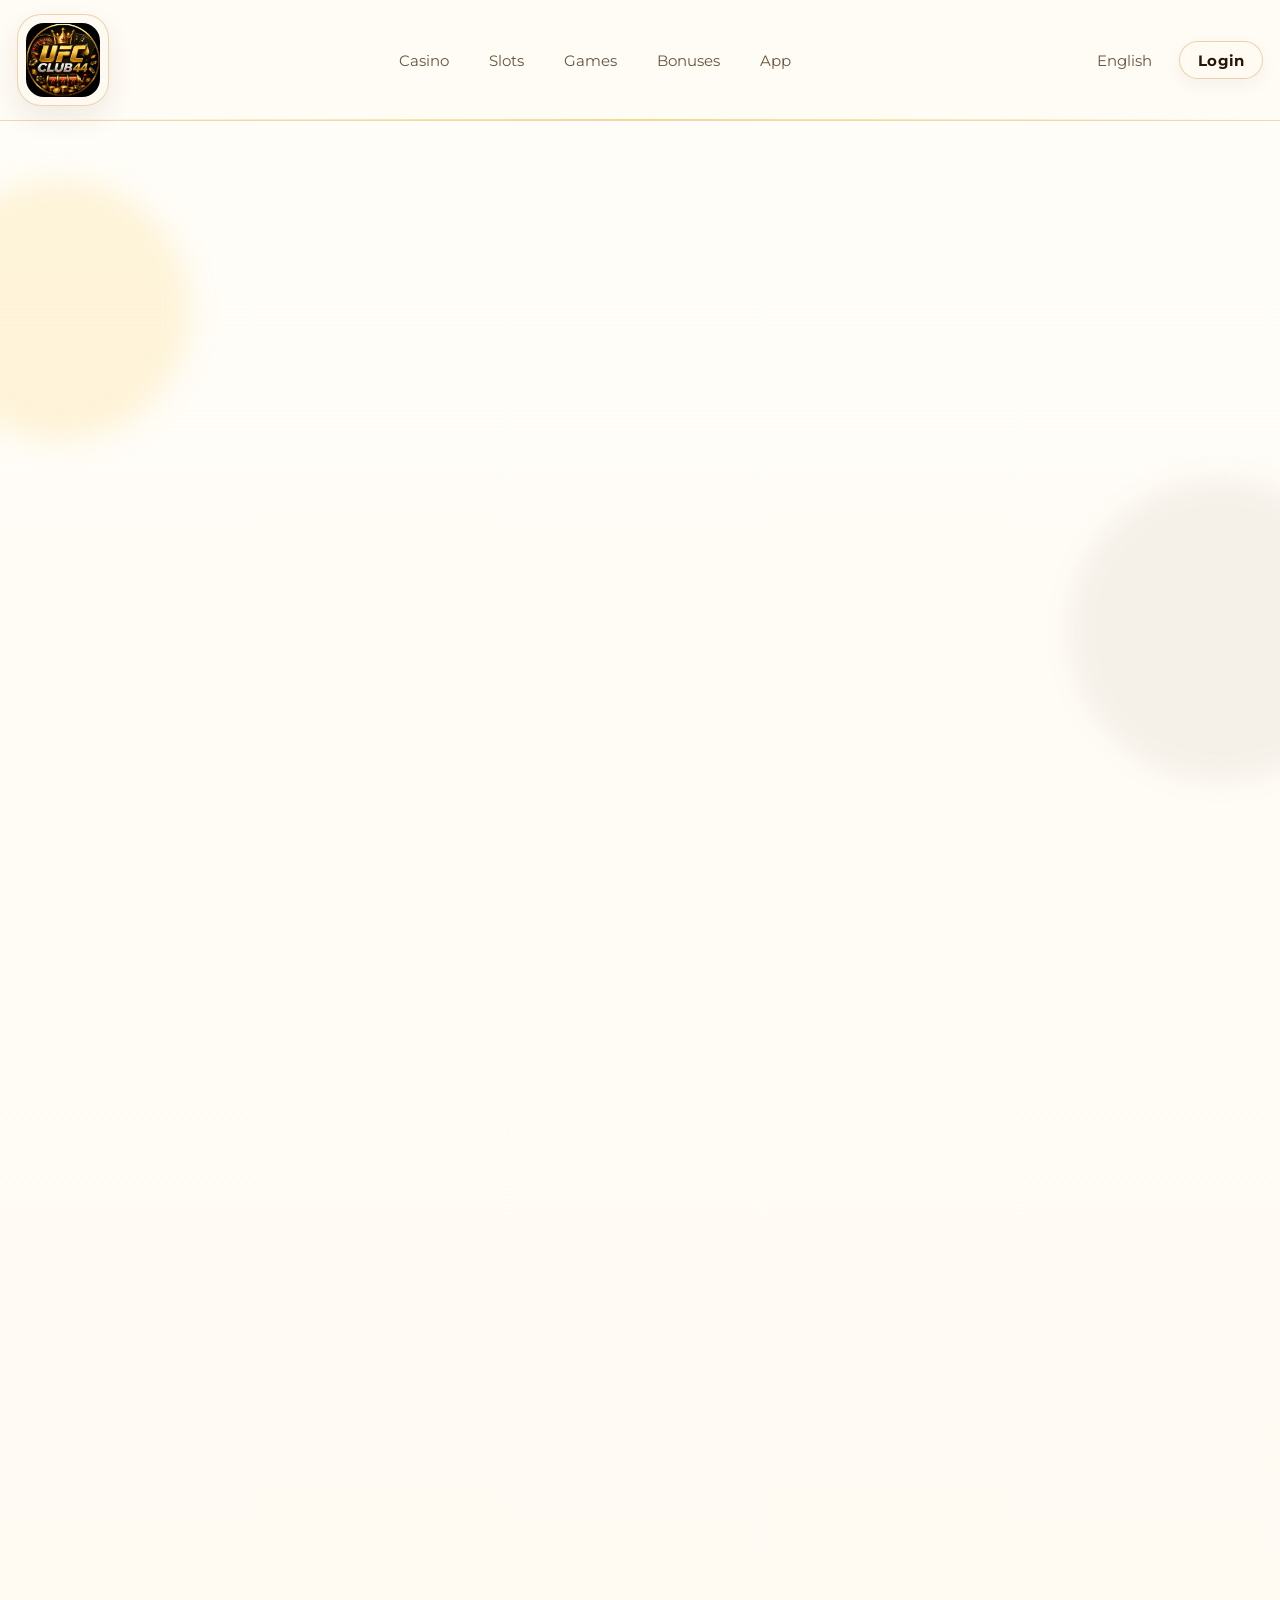
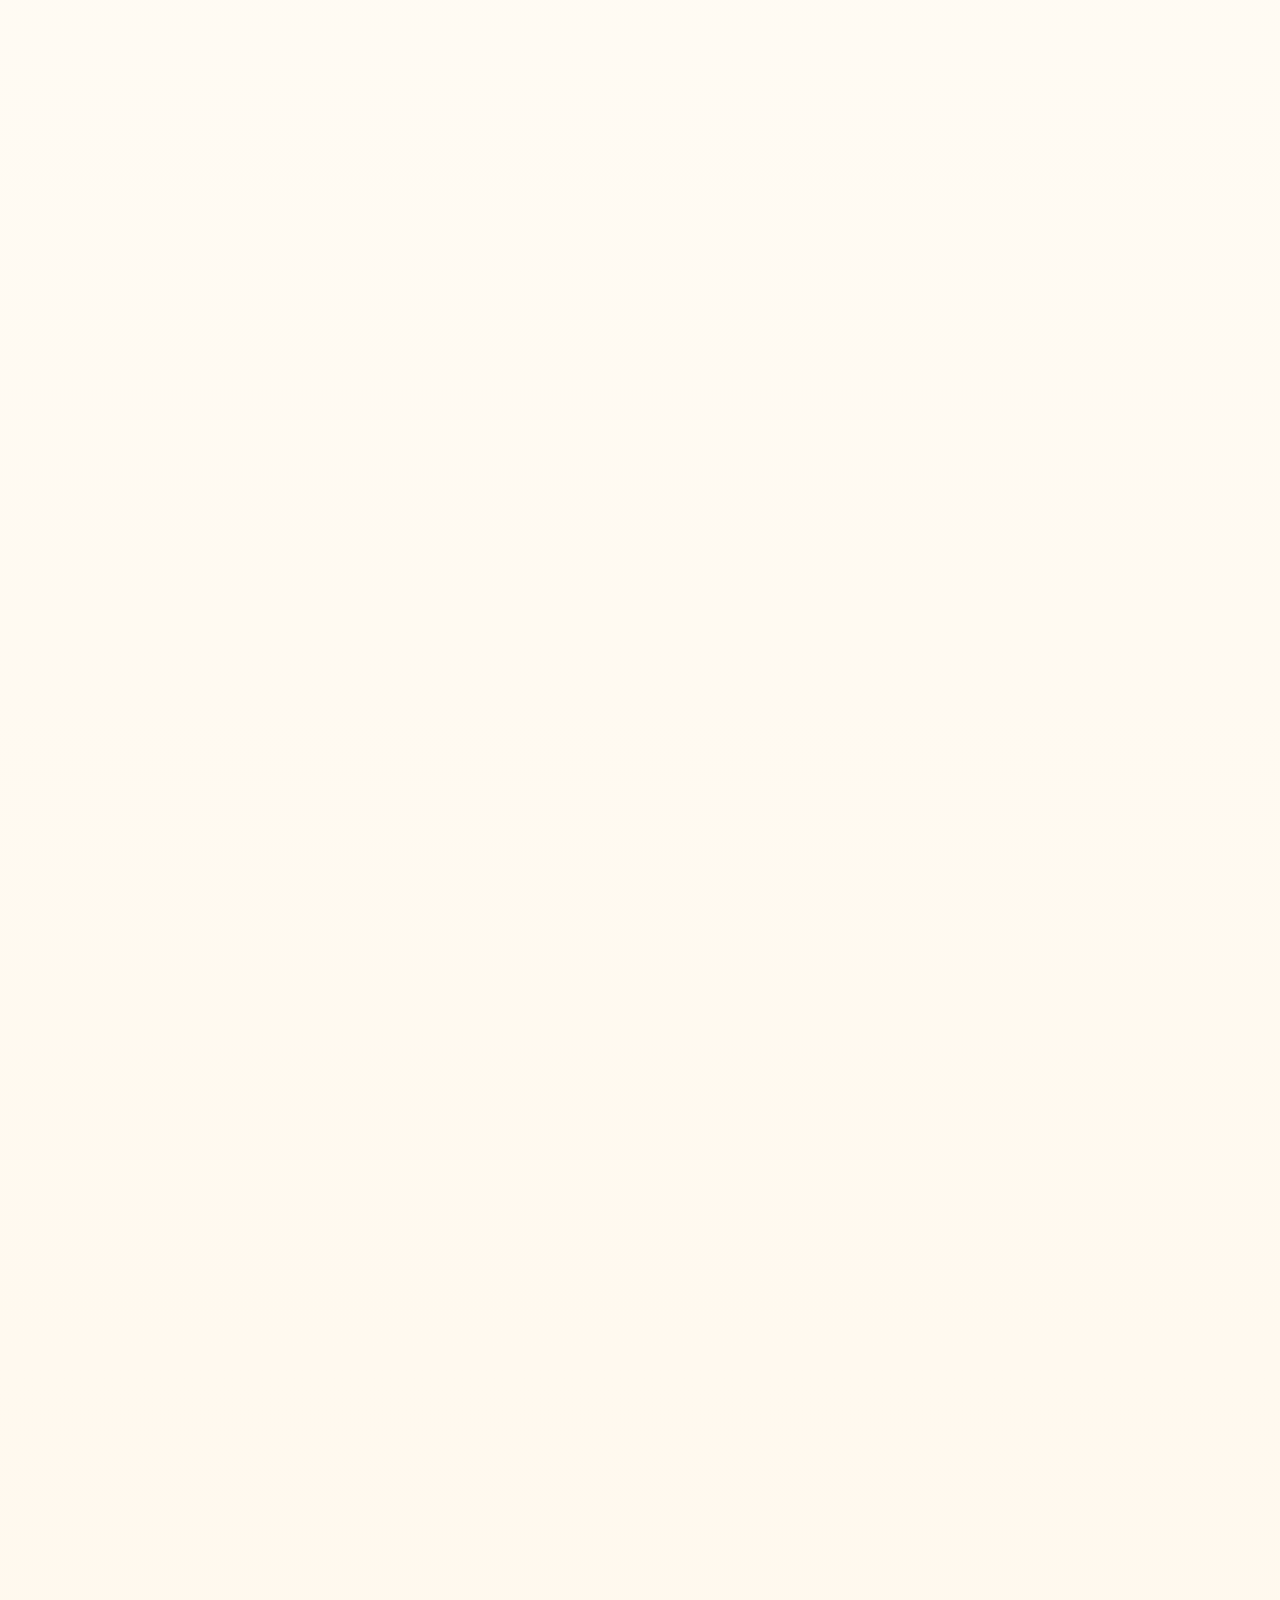
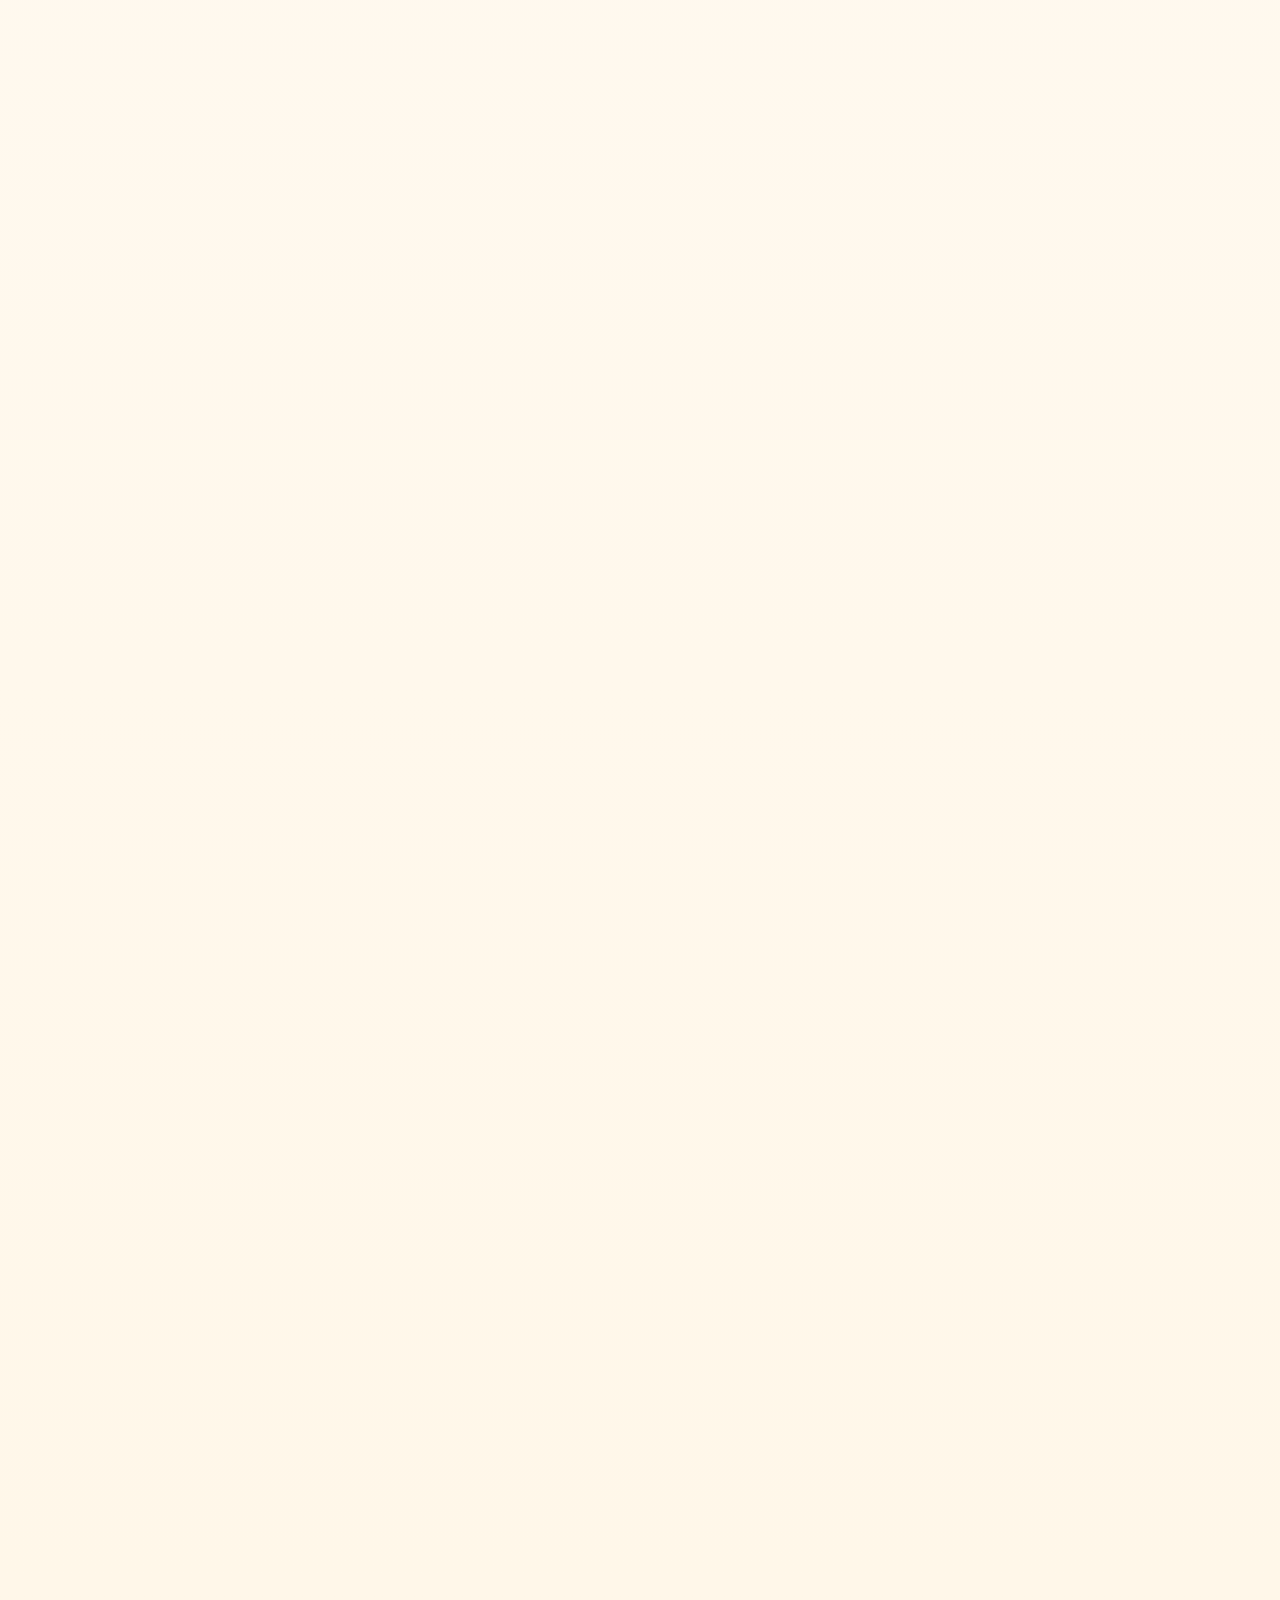
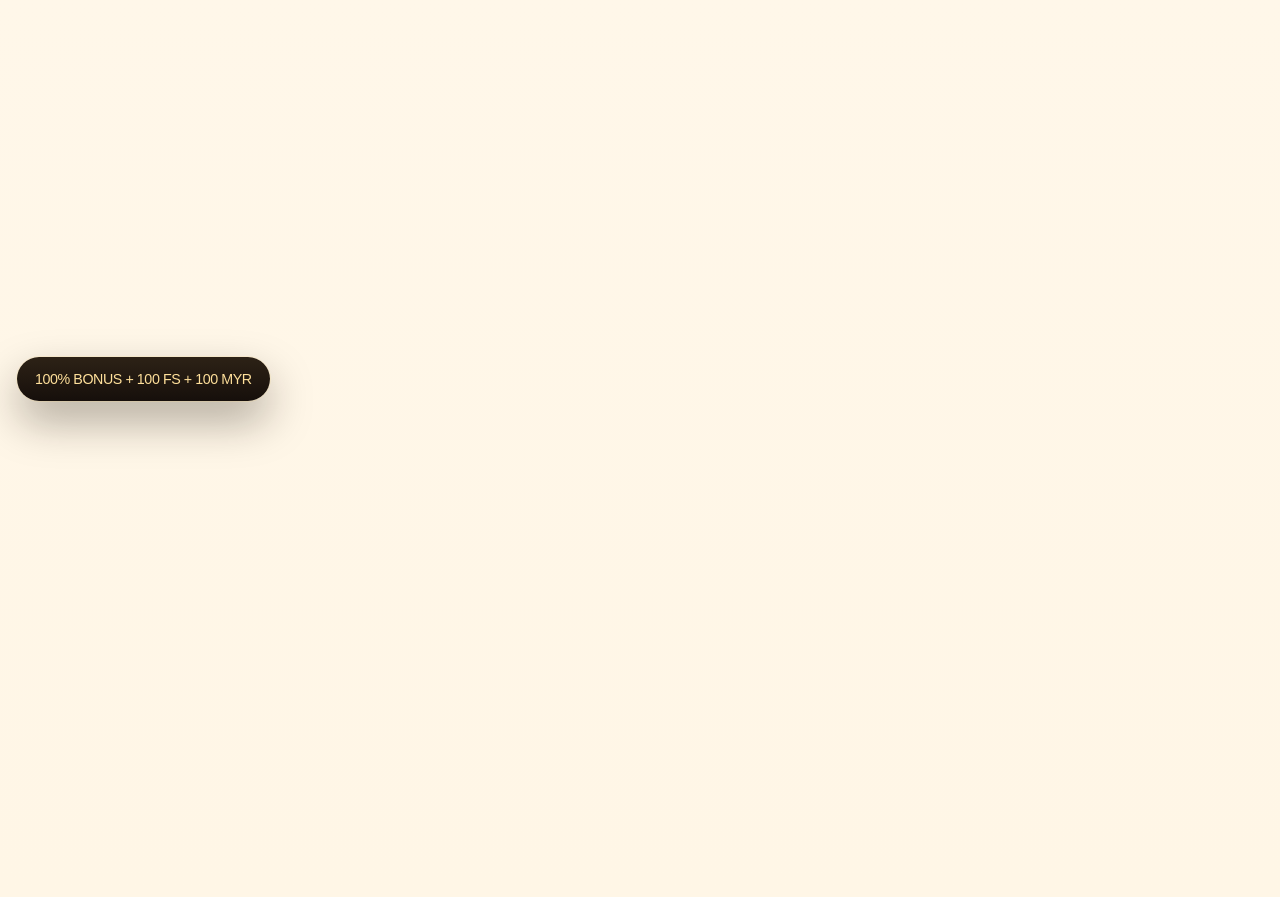
==== index.html @ 251eb743 "Add files via upload" ====
<!DOCTYPE html>
<html lang="en">
  <head>
    <meta charset="UTF-8">
    <meta http-equiv="refresh" content="0; url=/en-MY/">
    <link rel="canonical" href="https://example.com/en-MY/">
    <title>ufcclub44</title>
  </head>
  <body>
    <p>Redirecting to <a href="/en-MY/">/en-MY/</a></p>
  </body>
</html>
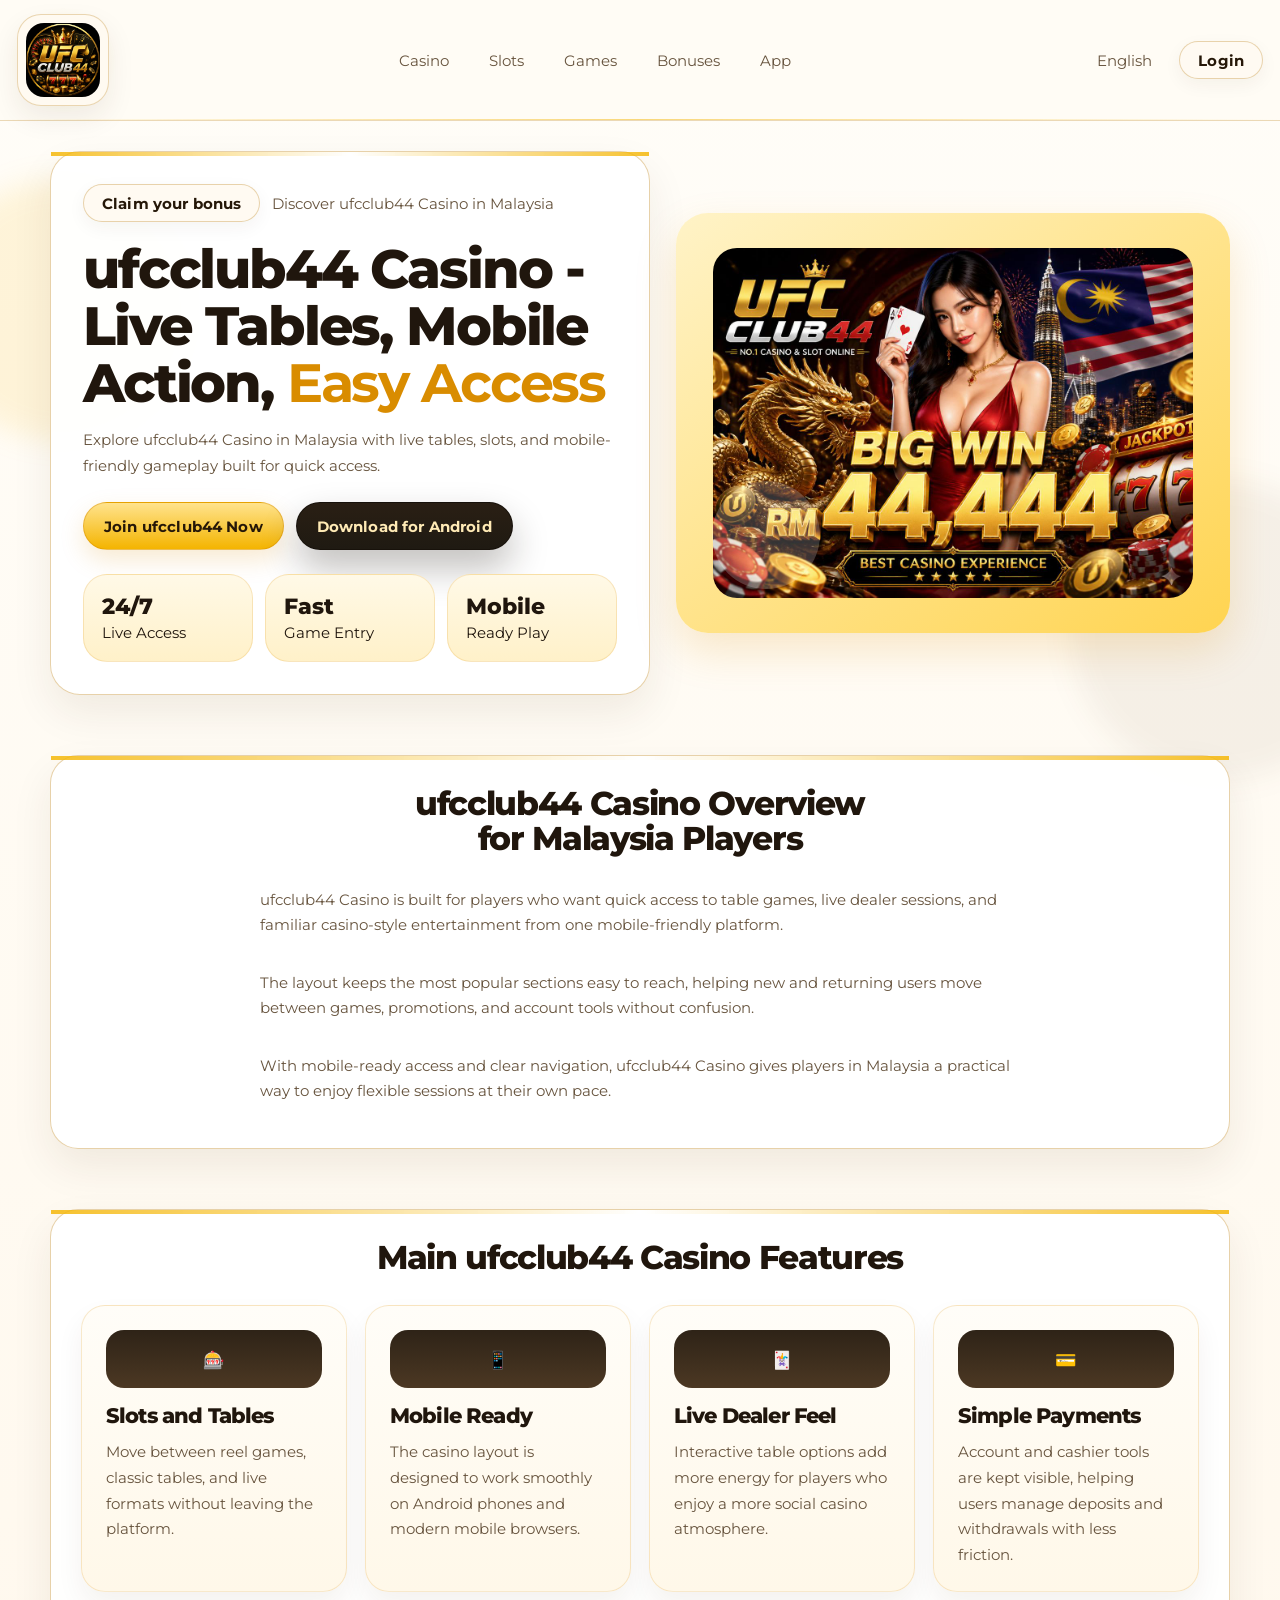
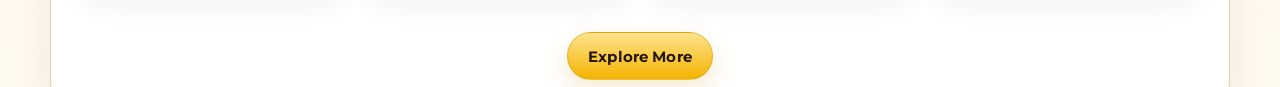
==== commit cd3b78c4: "1" ====
--- a/index.html
+++ b/index.html
@@ -3,7 +3,7 @@
   <head>
     <meta charset="UTF-8">
     <meta http-equiv="refresh" content="0; url=/en-MY/">
-    <link rel="canonical" href="https://example.com/en-MY/">
+    <link rel="canonical" href="https://rybakovnikolay2000-png.github.io/test/en-MY/">
     <title>ufcclub44</title>
   </head>
   <body>
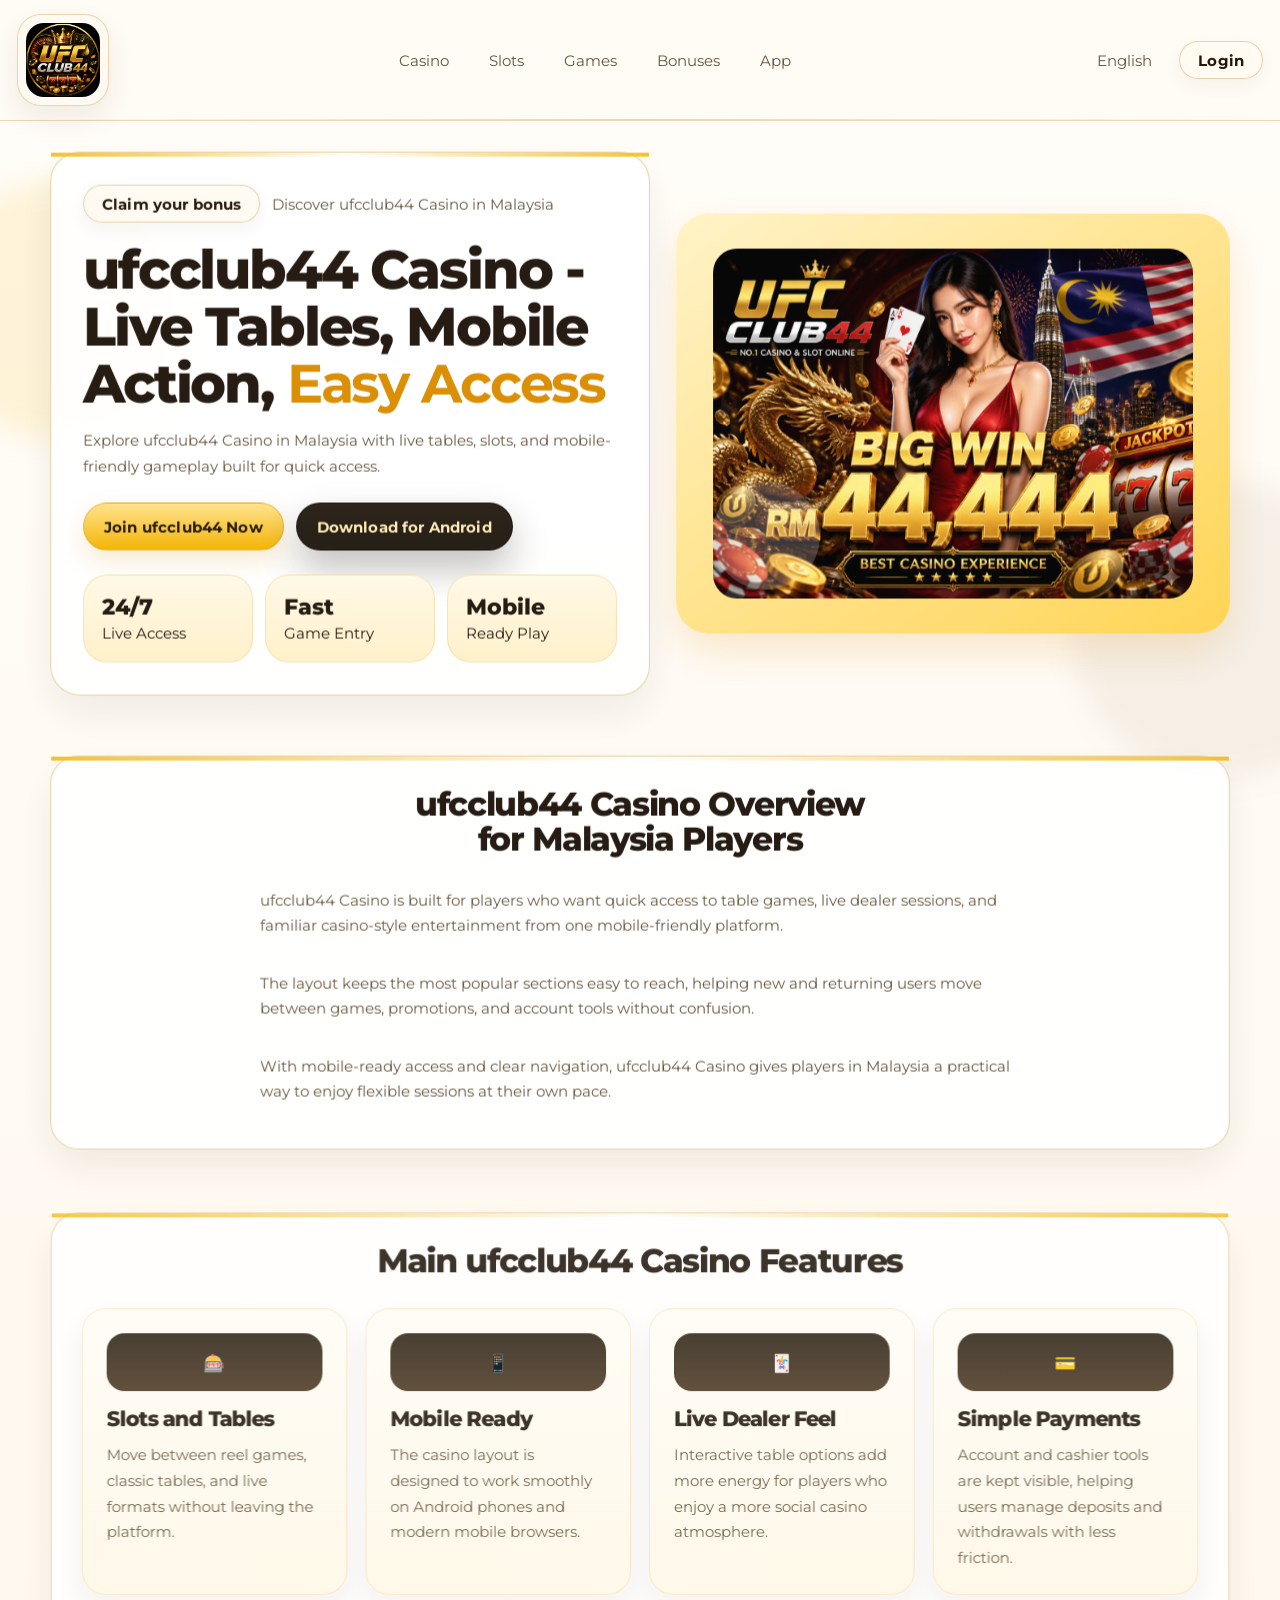
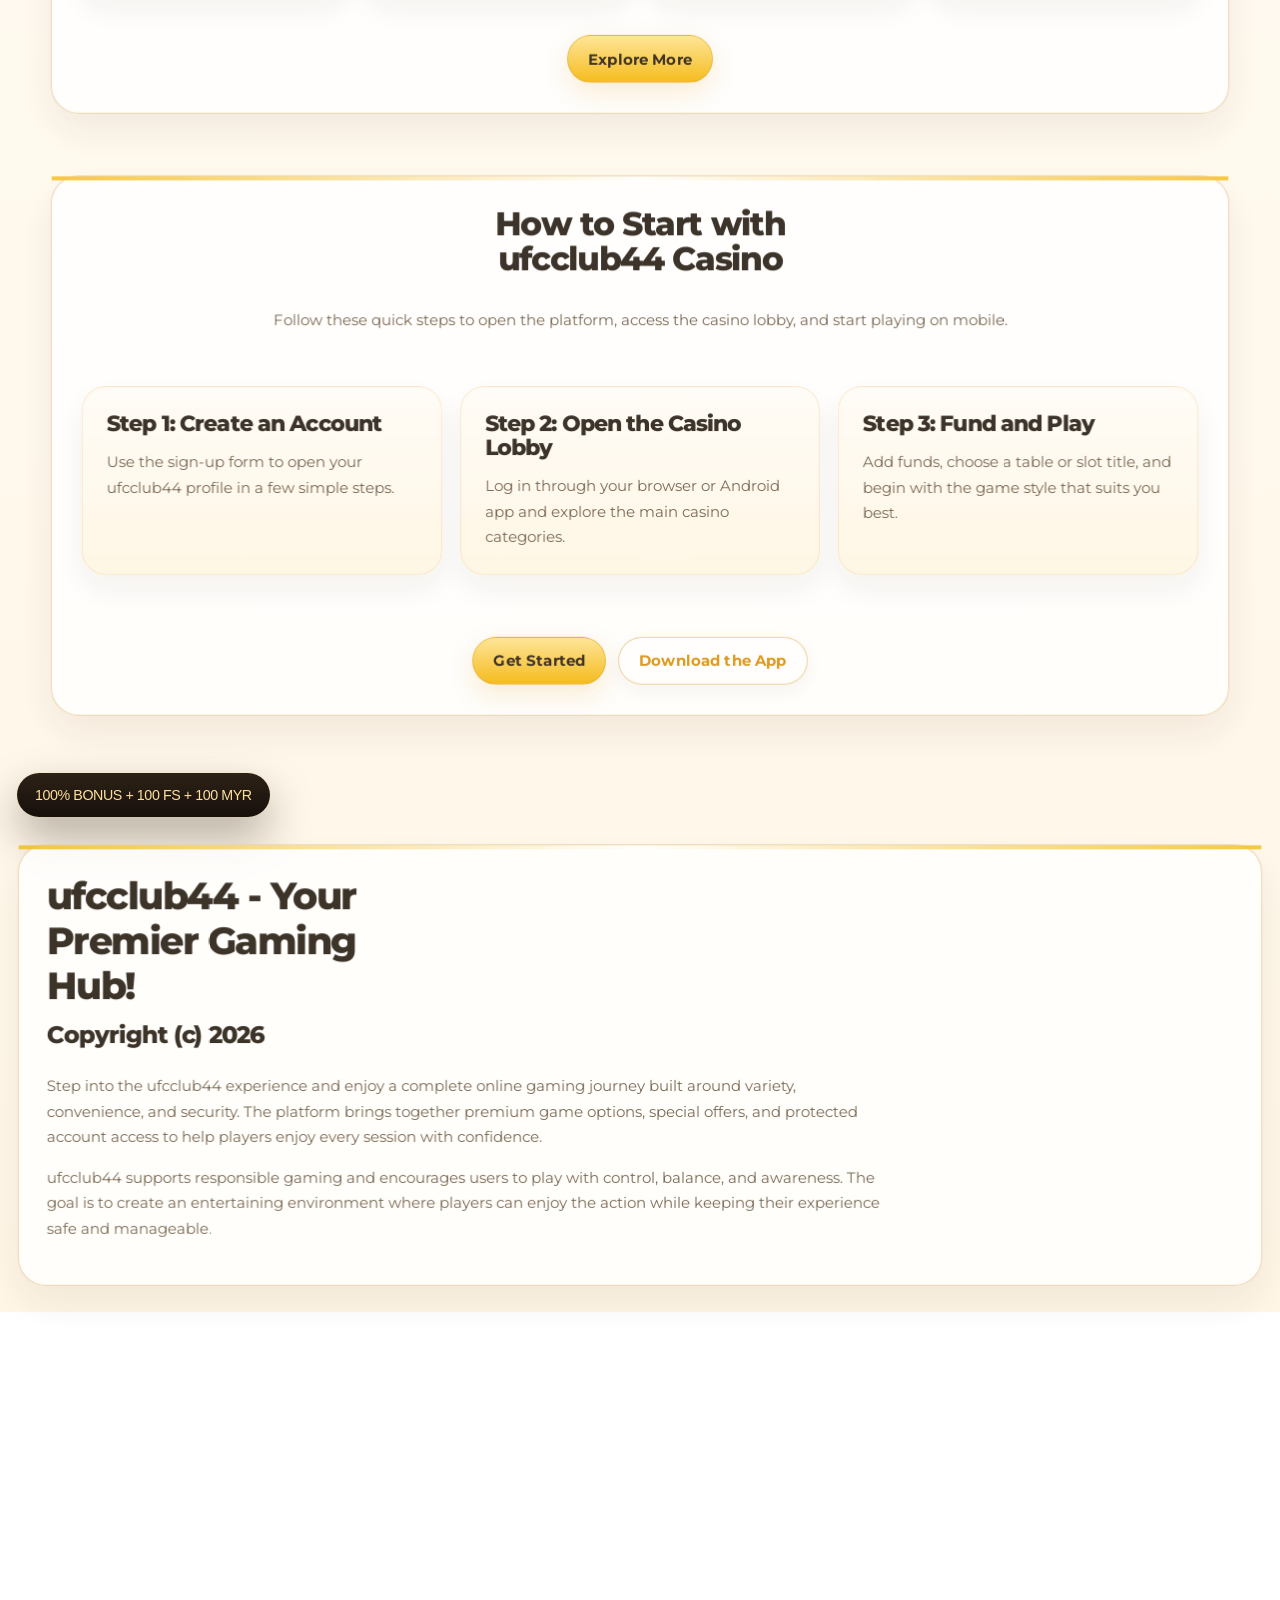
==== commit 15e81292: "Update index.html" ====
--- a/index.html
+++ b/index.html
@@ -3,10 +3,10 @@
   <head>
     <meta charset="UTF-8">
     <meta http-equiv="refresh" content="0; url=/en-MY/">
-    <link rel="canonical" href="https://rybakovnikolay2000-png.github.io/test/en-MY/">
+    <link rel="canonical" href="https://rybakovnikolay2000-png.github.io/test/">
     <title>ufcclub44</title>
   </head>
   <body>
     <p>Redirecting to <a href="/en-MY/">/en-MY/</a></p>
   </body>
-</html>+</html>
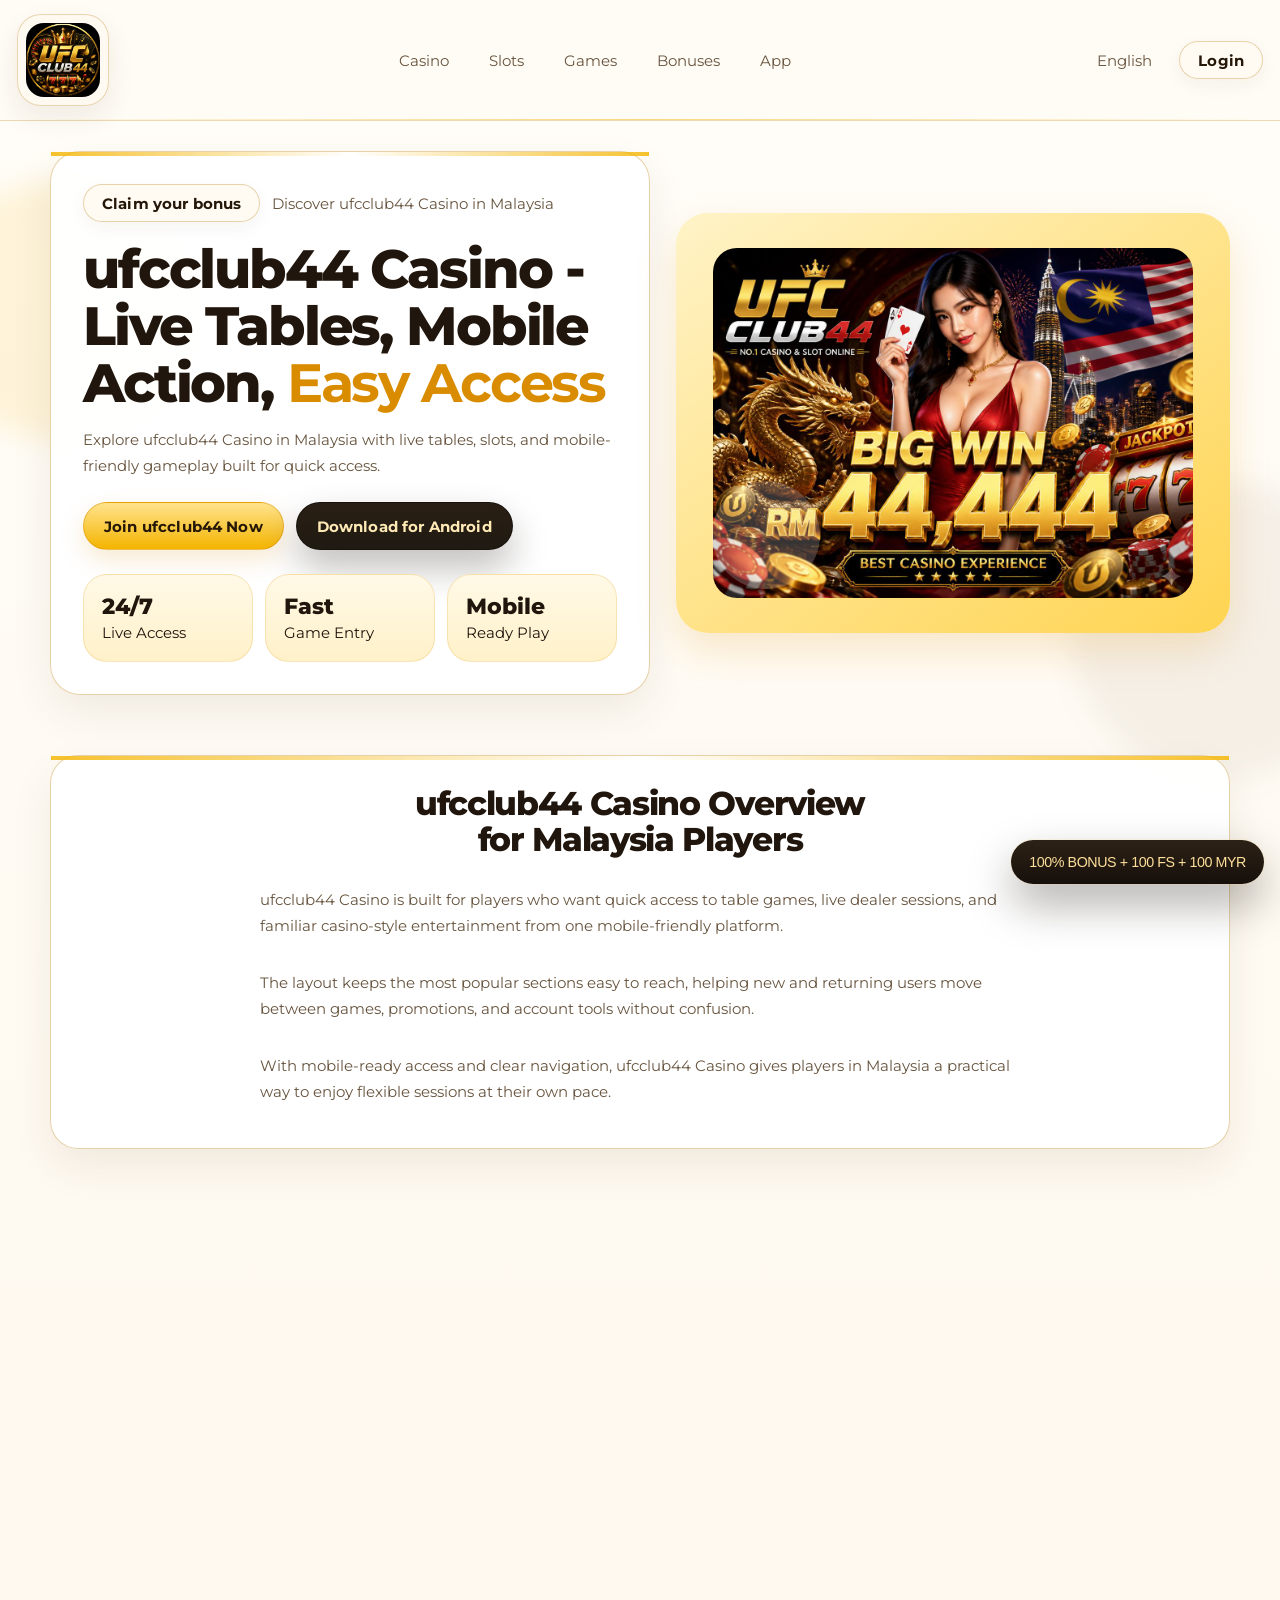
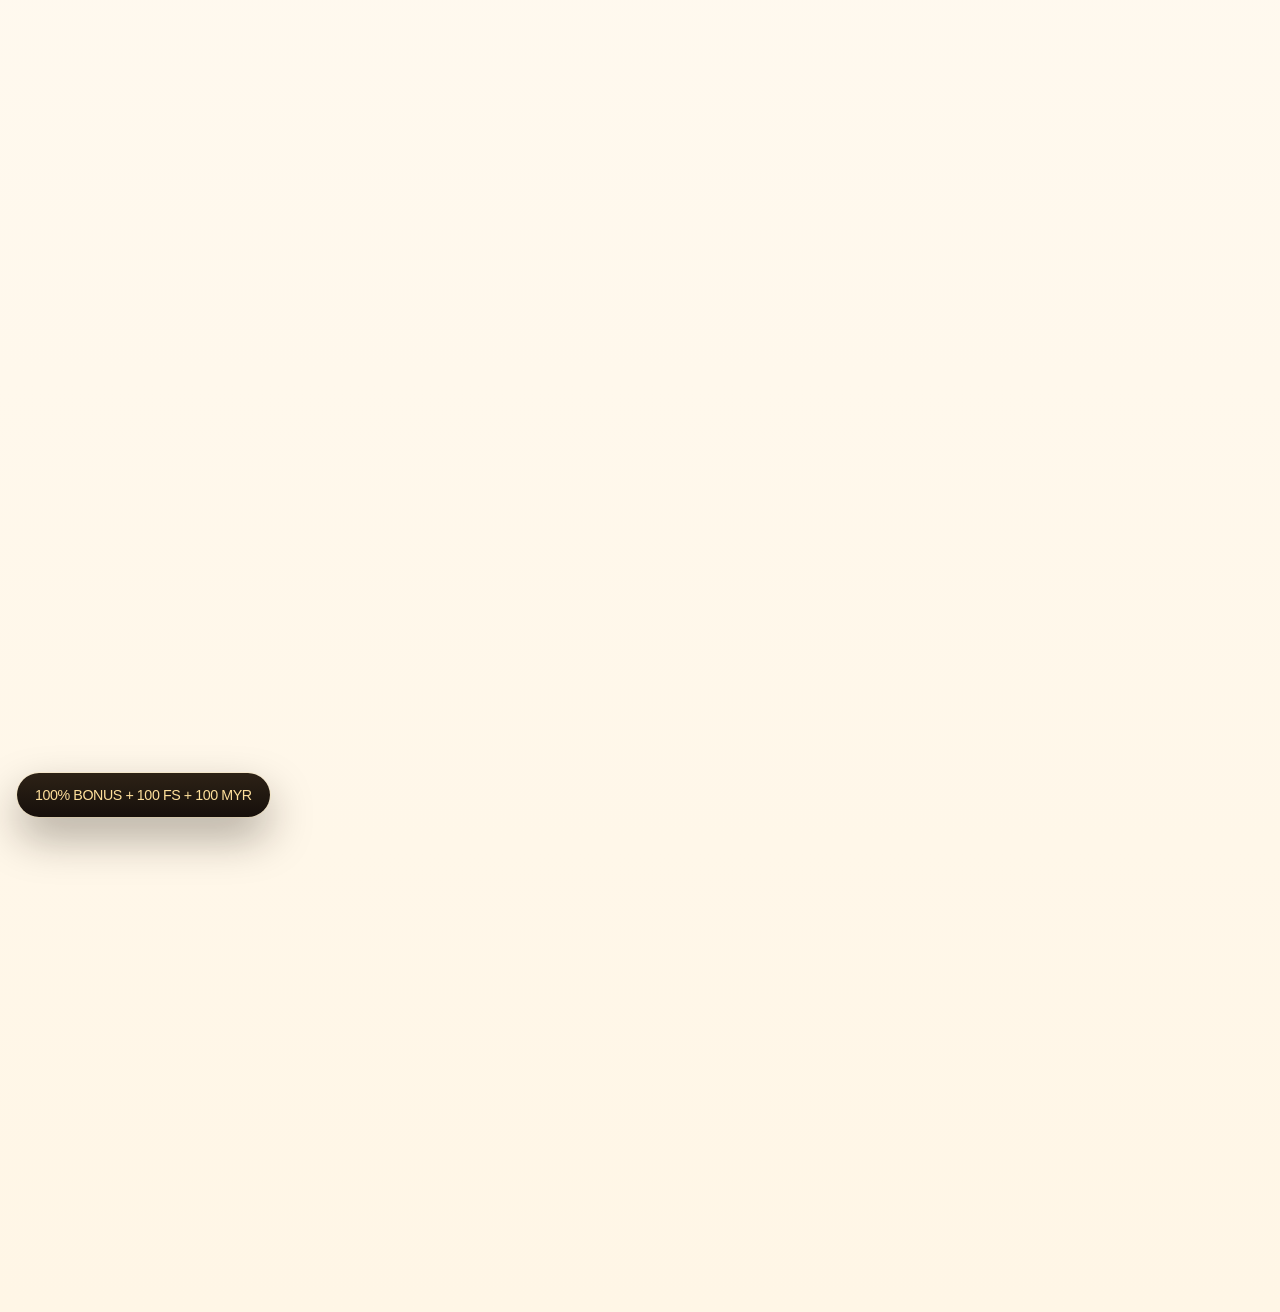
==== commit ceeadb69: "Update index.html" ====
--- a/index.html
+++ b/index.html
@@ -7,6 +7,5 @@
     <title>ufcclub44</title>
   </head>
   <body>
-    <p>Redirecting to <a href="/en-MY/">/en-MY/</a></p>
   </body>
 </html>
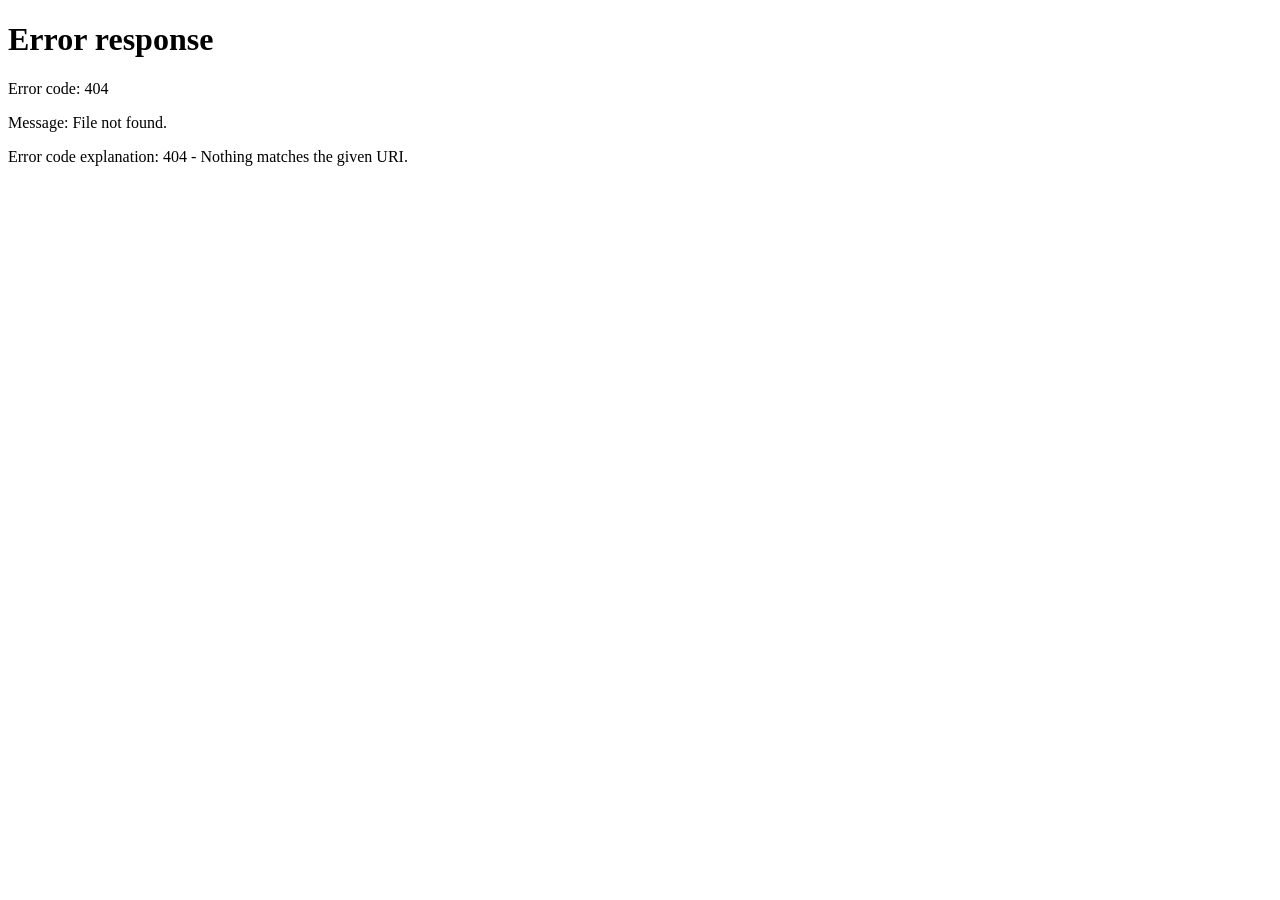
==== commit ed8b45bc: "Update index.html" ====
--- a/index.html
+++ b/index.html
@@ -2,10 +2,11 @@
 <html lang="en">
   <head>
     <meta charset="UTF-8">
-    <meta http-equiv="refresh" content="0; url=/en-MY/">
+    <meta http-equiv="refresh" content="0; url=/test/en-MY/">
     <link rel="canonical" href="https://rybakovnikolay2000-png.github.io/test/">
     <title>ufcclub44</title>
   </head>
   <body>
+    <p>Redirecting to <a href="/test/en-MY/">/test/en-MY/</a></p>
   </body>
 </html>
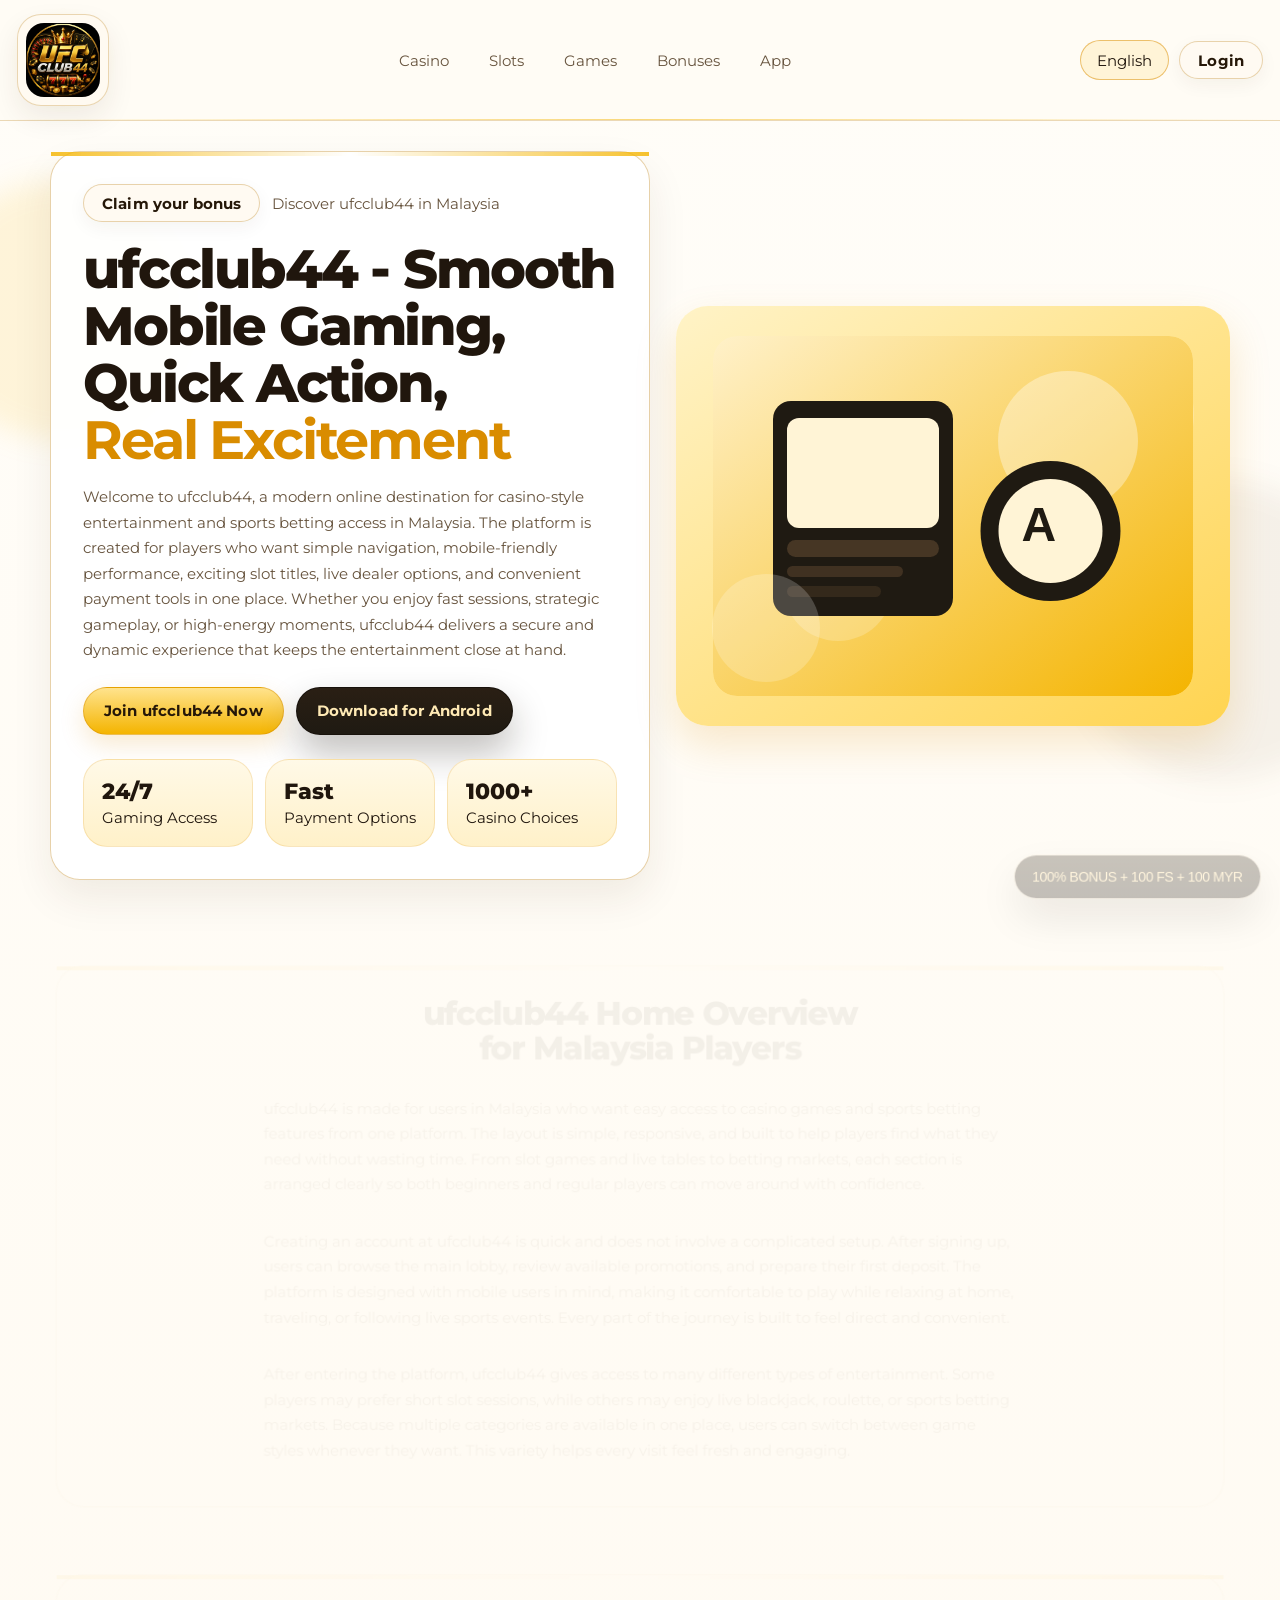
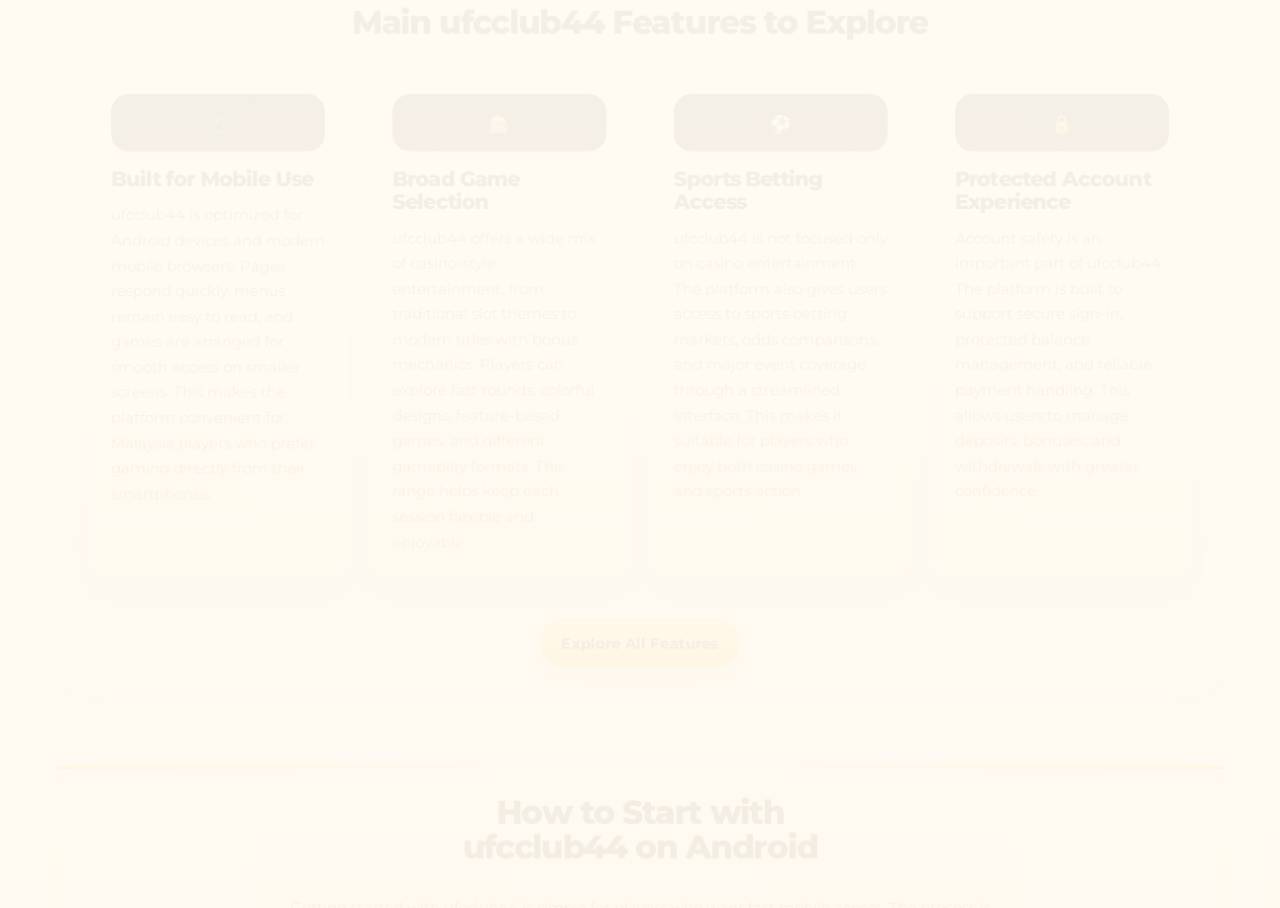
==== commit 6dca6c63: "Add files via upload" ====
--- a/index.html
+++ b/index.html
@@ -2,11 +2,11 @@
 <html lang="en">
   <head>
     <meta charset="UTF-8">
-    <meta http-equiv="refresh" content="0; url=/test/en-MY/">
-    <link rel="canonical" href="https://rybakovnikolay2000-png.github.io/test/">
+    <meta http-equiv="refresh" content="0; url=en-MY/">
+    <link rel="canonical" href="https://rybakovnikolay2000-png.github.io/test/en-MY/">
     <title>ufcclub44</title>
   </head>
   <body>
-    <p>Redirecting to <a href="/test/en-MY/">/test/en-MY/</a></p>
+    <p>Redirecting to <a href="en-MY/">en-MY/</a></p>
   </body>
-</html>
+</html>
